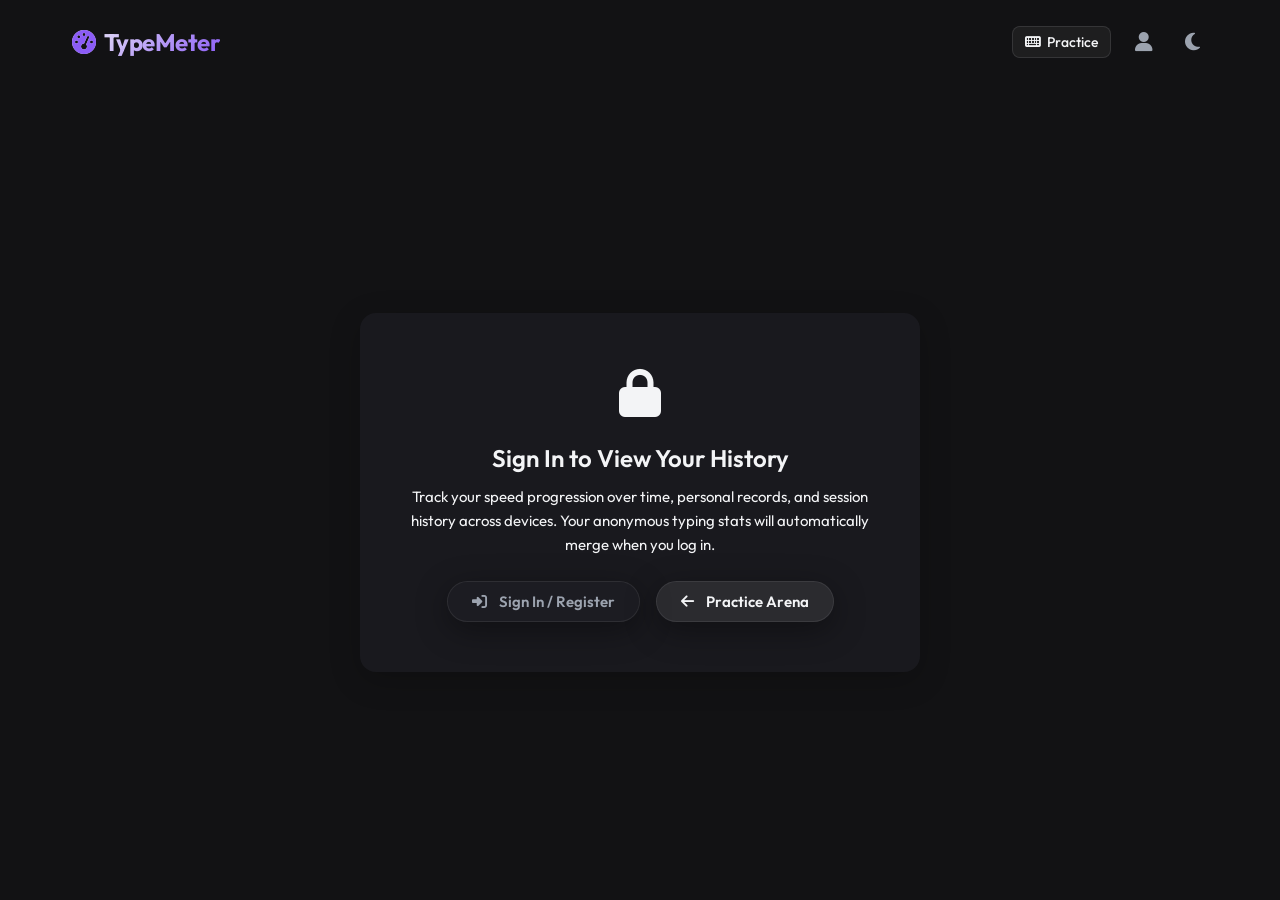
==== gui/history.html @ 2c9d930a "Added SignUp and LogIn" ====
<!DOCTYPE html>
<html lang="en">
<head>
    <meta charset="UTF-8">
    <meta name="viewport" content="width=device-width, initial-scale=1.0">
    <title>TypeMeter | History & Personal Records</title>
    <link rel="stylesheet" href="https://cdnjs.cloudflare.com/ajax/libs/font-awesome/6.4.0/css/all.min.css">
    <link rel="stylesheet" href="style.css">
</head>
<body>
    <header>
        <div class="logo">
            <a href="index.html" style="text-decoration: none; color: inherit; display: flex; align-items: center; gap: 8px;">
                <i class="fa-solid fa-gauge-high"></i>
                <span>TypeMeter</span>
            </a>
        </div>
        <div class="nav-controls">
            <a href="index.html" class="btn-nav" title="Back to Practice Arena" style="display: inline-flex; align-items: center; gap: 6px; padding: 6px 12px; border-radius: 8px; text-decoration: none; color: var(--text-color); font-size: 14px; font-weight: 500; background: rgba(255,255,255,0.05); border: 1px solid rgba(255,255,255,0.1); transition: all 0.2s;">
                <i class="fa-solid fa-keyboard"></i>
                <span>Practice</span>
            </a>
            <button id="auth-btn" class="btn-icon" title="Sign In / Profile">
                <i class="fa-solid fa-user"></i>
                <span id="auth-username" style="display: none; margin-left: 6px; font-size: 14px; font-weight: 500;">Guest</span>
            </button>
            <button id="theme-toggle" class="btn-icon" title="Toggle Theme">
                <i class="fa-solid fa-moon"></i>
            </button>
        </div>
    </header>

    <main class="history-main" style="max-width: 1000px; margin: 40px auto; padding: 0 20px;">
        <!-- Unauthorized Prompt View -->
        <section id="unauth-view" class="card" style="display: none; text-align: center; padding: 50px 30px; background: var(--card-bg); border-radius: 16px; border: 1px solid var(--border-color); box-shadow: 0 8px 32px rgba(0,0,0,0.2);">
            <div style="font-size: 48px; color: var(--main-color); margin-bottom: 20px;">
                <i class="fa-solid fa-lock"></i>
            </div>
            <h2 style="font-size: 24px; font-weight: 600; margin-bottom: 12px; color: var(--text-color);">Sign In to View Your History</h2>
            <p style="font-size: 15px; color: var(--sub-color); max-width: 500px; margin: 0 auto 24px; line-height: 1.6;">
                Track your speed progression over time, personal records, and session history across devices. Your anonymous typing stats will automatically merge when you log in.
            </p>
            <div style="display: flex; justify-content: center; gap: 16px; flex-wrap: wrap;">
                <button id="unauth-login-btn" class="btn-restart" style="padding: 10px 24px; font-size: 15px;">
                    <i class="fa-solid fa-right-to-bracket"></i> Sign In / Register
                </button>
                <a href="index.html" class="btn-restart" style="padding: 10px 24px; font-size: 15px; text-decoration: none; background: rgba(255,255,255,0.08); color: var(--text-color);">
                    <i class="fa-solid fa-arrow-left"></i> Practice Arena
                </a>
            </div>
        </section>

        <!-- Authenticated History Dashboard -->
        <section id="auth-view" style="display: none;">
            <!-- Personal Bests Grid -->
            <h2 style="font-size: 20px; font-weight: 600; margin-bottom: 20px; color: var(--text-color); display: flex; align-items: center; gap: 10px;">
                <i class="fa-solid fa-trophy" style="color: var(--main-color);"></i> Personal Records & Overview
            </h2>

            <div class="grid-stats" style="margin-bottom: 40px; display: grid; grid-template-columns: repeat(auto-fit, minmax(180px, 1fr)); gap: 16px;">
                <div class="stat-box highlighted" style="background: var(--card-bg); padding: 20px; border-radius: 12px; border: 1px solid var(--border-color); text-align: center;">
                    <div class="stat-label" style="font-size: 13px; color: var(--sub-color); text-transform: uppercase; letter-spacing: 0.5px; margin-bottom: 6px;">Peak WPM</div>
                    <div id="rec-peak-wpm" class="stat-value" style="font-size: 32px; font-weight: 700; color: var(--main-color);">0</div>
                </div>

                <div class="stat-box" style="background: var(--card-bg); padding: 20px; border-radius: 12px; border: 1px solid var(--border-color); text-align: center;">
                    <div class="stat-label" style="font-size: 13px; color: var(--sub-color); text-transform: uppercase; letter-spacing: 0.5px; margin-bottom: 6px;">Peak Accuracy</div>
                    <div id="rec-peak-acc" class="stat-value" style="font-size: 32px; font-weight: 700; color: var(--text-color);">0%</div>
                </div>

                <div class="stat-box" style="background: var(--card-bg); padding: 20px; border-radius: 12px; border: 1px solid var(--border-color); text-align: center;">
                    <div class="stat-label" style="font-size: 13px; color: var(--sub-color); text-transform: uppercase; letter-spacing: 0.5px; margin-bottom: 6px;">Avg WPM</div>
                    <div id="rec-avg-wpm" class="stat-value" style="font-size: 32px; font-weight: 700; color: var(--text-color);">0</div>
                </div>

                <div class="stat-box" style="background: var(--card-bg); padding: 20px; border-radius: 12px; border: 1px solid var(--border-color); text-align: center;">
                    <div class="stat-label" style="font-size: 13px; color: var(--sub-color); text-transform: uppercase; letter-spacing: 0.5px; margin-bottom: 6px;">Total Sessions</div>
                    <div id="rec-total-sessions" class="stat-value" style="font-size: 32px; font-weight: 700; color: var(--text-color);">0</div>
                </div>

                <div class="stat-box" style="background: var(--card-bg); padding: 20px; border-radius: 12px; border: 1px solid var(--border-color); text-align: center;">
                    <div class="stat-label" style="font-size: 13px; color: var(--sub-color); text-transform: uppercase; letter-spacing: 0.5px; margin-bottom: 6px;">Time Typed</div>
                    <div id="rec-total-time" class="stat-value" style="font-size: 32px; font-weight: 700; color: var(--text-color);">0s</div>
                </div>
            </div>

            <!-- Performance Trend Chart -->
            <div style="background: var(--card-bg); padding: 24px; border-radius: 16px; border: 1px solid var(--border-color); margin-bottom: 40px; box-shadow: 0 4px 20px rgba(0,0,0,0.15);">
                <h3 style="font-size: 16px; font-weight: 600; margin-bottom: 20px; color: var(--text-color); display: flex; align-items: center; gap: 8px;">
                    <i class="fa-solid fa-chart-line" style="color: var(--main-color);"></i> WPM & Accuracy Trend (Recent Tests)
                </h3>
                <div id="chart-container" style="position: relative; width: 100%; height: 260px;">
                    <svg id="trend-svg" style="width: 100%; height: 100%; overflow: visible;"></svg>
                </div>
            </div>

            <!-- Detailed Session History Table -->
            <div style="background: var(--card-bg); padding: 24px; border-radius: 16px; border: 1px solid var(--border-color); box-shadow: 0 4px 20px rgba(0,0,0,0.15);">
                <h3 style="font-size: 16px; font-weight: 600; margin-bottom: 20px; color: var(--text-color); display: flex; align-items: center; gap: 8px;">
                    <i class="fa-solid fa-clock-rotate-left" style="color: var(--main-color);"></i> Session History
                </h3>
                <div style="overflow-x: auto;">
                    <table style="width: 100%; border-collapse: collapse; text-align: left; font-size: 14px;">
                        <thead>
                            <tr style="border-bottom: 1px solid var(--border-color); color: var(--sub-color); text-transform: uppercase; font-size: 12px; letter-spacing: 0.5px;">
                                <th style="padding: 12px;">Date & Time</th>
                                <th style="padding: 12px;">WPM</th>
                                <th style="padding: 12px;">Raw WPM</th>
                                <th style="padding: 12px;">Accuracy</th>
                                <th style="padding: 12px;">Mistakes</th>
                                <th style="padding: 12px;">Difficulty</th>
                                <th style="padding: 12px;">Duration</th>
                            </tr>
                        </thead>
                        <tbody id="history-tbody">
                            <!-- Rows inserted dynamically -->
                        </tbody>
                    </table>
                </div>
                <div id="no-history-msg" style="display: none; text-align: center; padding: 40px; color: var(--sub-color);">
                    No completed sessions recorded yet. Start practicing in the arena!
                </div>
            </div>
        </section>
    </main>

    <!-- Authentication Modal -->
    <div id="auth-modal" class="modal" style="display: none;">
        <div class="modal-content card" style="max-width: 420px; position: relative;">
            <button id="close-modal-btn" class="close-btn">&times;</button>
            
            <h2 id="modal-title" class="results-title" style="margin-bottom: 20px;">Sign In</h2>
            
            <div id="auth-message" class="auth-message" style="display: none;"></div>
            
            <!-- Login View -->
            <form id="login-form" class="auth-form">
                <div class="form-group">
                    <label for="login-email">Email Address</label>
                    <input type="email" id="login-email" required placeholder="name@example.com">
                </div>
                <div class="form-group">
                    <label for="login-password">Password</label>
                    <input type="password" id="login-password" required placeholder="••••••••">
                </div>
                <button type="submit" class="btn-restart" style="width: 100%; margin-top: 15px;">Sign In</button>
                <div class="auth-links">
                    <a href="#" id="go-to-signup">Create an Account</a>
                    <a href="#" id="go-to-forgot">Forgot Password?</a>
                </div>
            </form>
            
            <!-- Signup View -->
            <form id="signup-form" class="auth-form" style="display: none;">
                <div class="form-group">
                    <label for="signup-name">Display Name (Optional)</label>
                    <input type="text" id="signup-name" placeholder="John Doe">
                </div>
                <div class="form-group">
                    <label for="signup-email">Email Address</label>
                    <input type="email" id="signup-email" required placeholder="name@example.com">
                </div>
                <div class="form-group">
                    <label for="signup-password">Password</label>
                    <input type="password" id="signup-password" required placeholder="Min 8 characters, 1 letter & 1 number">
                </div>
                <button type="submit" class="btn-restart" style="width: 100%; margin-top: 15px;">Register</button>
                <div class="auth-links">
                    <a href="#" id="go-to-login">Already have an account? Sign In</a>
                </div>
            </form>

            <!-- Profile View -->
            <div id="profile-view" class="auth-form" style="display: none;">
                <div class="profile-info">
                    <div class="profile-row" style="margin-bottom: 8px;">
                        <span class="profile-label" style="color: var(--sub-color);">Email:</span>
                        <span id="profile-email" class="profile-value" style="font-weight: 500;"></span>
                    </div>
                    <div class="profile-row" style="margin-bottom: 8px;">
                        <span class="profile-label" style="color: var(--sub-color);">Name:</span>
                        <span id="profile-display-name" class="profile-value" style="font-weight: 500;"></span>
                    </div>
                </div>
                <button id="logout-btn" class="btn-restart" style="width: 100%; margin-top: 20px; background: var(--incorrect-bg); color: var(--incorrect);">Log Out</button>
            </div>
            
            <!-- OAuth Options -->
            <div id="oauth-divider" class="oauth-divider">
                <span>or</span>
            </div>
            <button id="google-signin-btn" class="btn-google">
                <svg viewBox="0 0 48 48" width="18px" height="18px" style="margin-right: 10px; display: inline-block; vertical-align: middle;">
                    <path fill="#EA4335" d="M24 9.5c3.54 0 6.71 1.22 9.21 3.6l6.85-6.85C35.9 2.38 30.47 0 24 0 14.62 0 6.51 5.38 2.56 13.22l7.98 6.19C12.43 13.72 17.74 9.5 24 9.5z"/>
                    <path fill="#4285F4" d="M46.5 24c0-1.63-.15-3.2-.43-4.75H24v9h12.75c-.55 2.87-2.17 5.31-4.61 6.94l7.2 5.58C43.5 35.75 46.5 30.3 46.5 24z"/>
                    <path fill="#FBBC05" d="M10.54 28.59c-.48-1.45-.76-2.99-.76-4.59s.27-3.14.76-4.59l-7.98-6.19C.92 16.46 0 20.12 0 24c0 3.88.92 7.54 2.56 10.78l7.98-6.19z"/>
                    <path fill="#34A853" d="M24 48c6.48 0 11.93-2.13 15.89-5.81l-7.2-5.58c-2 1.34-4.55 2.14-7.19 2.14-6.26 0-11.57-4.22-13.46-9.91l-7.98 6.19C6.51 42.62 14.62 48 24 48z"/>
                </svg>
                Sign in with Google
            </button>
        </div>
    </div>

    <!-- Scripts -->
    <script src="history.js"></script>
</body>
</html>
---- gui/style.css ----
/* Import modern Google Fonts */
@import url('https://fonts.googleapis.com/css2?family=JetBrains+Mono:wght@300;400;500;700&family=Outfit:wght@300;400;500;600;700;800&display=swap');

:root {
    --bg-color: #121214;
    --card-bg: rgba(30, 30, 38, 0.6);
    --card-border: rgba(255, 255, 255, 0.08);
    --text-primary: #f3f4f6;
    --text-secondary: #9ca3af;
    --text-muted: #4b5563;
    --accent: #8b5cf6; /* Neon Purple */
    --accent-glow: rgba(139, 92, 246, 0.3);
    --correct: #10b981; /* Emerald Green */
    --incorrect: #ef4444; /* Coral Red */
    --incorrect-bg: rgba(239, 68, 68, 0.15);
    --font-sans: 'Outfit', sans-serif;
    --font-mono: 'JetBrains Mono', monospace;
    --shadow: 0 8px 32px 0 rgba(0, 0, 0, 0.37);
    --radius: 16px;
    --transition: all 0.25s cubic-bezier(0.4, 0, 0.2, 1);
}

/* Light Theme override if needed */
[data-theme="light"] {
    --bg-color: #f3f4f6;
    --card-bg: rgba(255, 255, 255, 0.85);
    --card-border: rgba(0, 0, 0, 0.06);
    --text-primary: #111827;
    --text-secondary: #4b5563;
    --text-muted: #9ca3af;
    --accent: #6d28d9;
    --accent-glow: rgba(109, 40, 217, 0.2);
    --correct: #059669;
    --incorrect: #dc2626;
    --incorrect-bg: rgba(220, 38, 38, 0.1);
    --shadow: 0 8px 32px 0 rgba(31, 38, 135, 0.08);
}

* {
    box-sizing: border-box;
    margin: 0;
    padding: 0;
}

body {
    background-color: var(--bg-color);
    color: var(--text-primary);
    font-family: var(--font-sans);
    min-height: 100vh;
    display: flex;
    flex-direction: column;
    justify-content: space-between;
    overflow-x: hidden;
    transition: var(--transition);
}

/* Header / Navbar */
header {
    padding: 1.5rem 2rem;
    display: flex;
    justify-content: space-between;
    align-items: center;
    max-width: 1200px;
    width: 100%;
    margin: 0 auto;
}

.logo {
    display: flex;
    align-items: center;
    gap: 0.75rem;
    font-size: 1.5rem;
    font-weight: 700;
    letter-spacing: -0.5px;
    background: linear-gradient(135deg, var(--text-primary), var(--accent));
    -webkit-background-clip: text;
    -webkit-text-fill-color: transparent;
}

.logo i {
    color: var(--accent);
    -webkit-text-fill-color: var(--accent);
}

.nav-controls {
    display: flex;
    gap: 1rem;
    align-items: center;
}

.btn-icon {
    background: none;
    border: none;
    color: var(--text-secondary);
    font-size: 1.25rem;
    cursor: pointer;
    padding: 0.5rem;
    border-radius: 50%;
    transition: var(--transition);
    display: flex;
    align-items: center;
    justify-content: center;
}

.btn-icon:hover {
    color: var(--accent);
    background-color: rgba(255, 255, 255, 0.05);
    transform: scale(1.05);
}

/* Main Container */
main {
    flex-grow: 1;
    display: flex;
    flex-direction: column;
    justify-content: center;
    align-items: center;
    padding: 2rem;
    max-width: 1000px;
    width: 100%;
    margin: 0 auto;
    gap: 2rem;
}

/* Glassmorphism Configuration Card */
.config-card {
    background: var(--card-bg);
    border: 1px solid var(--card-border);
    backdrop-filter: blur(12px);
    -webkit-backdrop-filter: blur(12px);
    border-radius: var(--radius);
    padding: 1.25rem 2rem;
    width: 100%;
    box-shadow: var(--shadow);
    display: flex;
    flex-wrap: wrap;
    justify-content: space-between;
    align-items: center;
    gap: 1.5rem;
    transition: var(--transition);
}

.config-group {
    display: flex;
    align-items: center;
    gap: 1rem;
}

.config-label {
    font-size: 0.85rem;
    font-weight: 600;
    text-transform: uppercase;
    letter-spacing: 1px;
    color: var(--text-secondary);
}

.option-buttons {
    display: flex;
    background: rgba(0, 0, 0, 0.2);
    border-radius: 8px;
    padding: 3px;
    border: 1px solid var(--card-border);
}

.option-btn {
    background: none;
    border: none;
    color: var(--text-secondary);
    font-family: var(--font-sans);
    font-weight: 500;
    font-size: 0.9rem;
    padding: 0.4rem 1rem;
    cursor: pointer;
    border-radius: 6px;
    transition: var(--transition);
}

.option-btn.active {
    background: var(--accent);
    color: white;
    box-shadow: 0 4px 12px var(--accent-glow);
}

.custom-words-input {
    background: rgba(0, 0, 0, 0.2);
    border: 1px solid var(--card-border);
    color: var(--text-primary);
    padding: 0.4rem 0.75rem;
    border-radius: 6px;
    width: 70px;
    font-family: var(--font-sans);
    text-align: center;
    font-weight: 500;
    outline: none;
    transition: var(--transition);
}

.custom-words-input:focus {
    border-color: var(--accent);
    box-shadow: 0 0 8px var(--accent-glow);
}

/* Typing Canvas */
.typing-container {
    width: 100%;
    position: relative;
    background: var(--card-bg);
    border: 1px solid var(--card-border);
    border-radius: var(--radius);
    padding: 2.5rem;
    box-shadow: var(--shadow);
    min-height: 200px;
    display: flex;
    flex-direction: column;
    justify-content: center;
}

/* Hidden Input to capture mobile/desktop keypresses cleanly */
#hidden-input {
    position: absolute;
    opacity: 0;
    z-index: -10;
    pointer-events: none;
}

.words-wrapper {
    font-family: var(--font-mono);
    font-size: 1.5rem;
    line-height: 2.2rem;
    letter-spacing: 0.5px;
    color: var(--text-muted);
    word-break: break-word;
    user-select: none;
    position: relative;
    outline: none;
    height: 6.6rem;
    overflow: hidden;
}

.word {
    display: inline-block;
    margin-right: 0.6rem;
    margin-bottom: 0.5rem;
    position: relative;
}

.char {
    position: relative;
    transition: color 0.1s ease;
}

.char.correct {
    color: var(--correct);
}

.char.incorrect {
    color: var(--incorrect);
    background-color: var(--incorrect-bg);
    border-radius: 2px;
}

.char.incorrect.untyped {
    color: rgba(239, 68, 68, 0.4); /* Faded red for skipped characters */
    background-color: transparent;
}

.char.extra {
    color: #b91c1c; /* Darker red for extra characters */
    text-decoration: underline;
    background-color: transparent;
}

/* Breathing Animated Caret */
.caret {
    position: absolute;
    width: 3px;
    height: 1.4rem;
    background-color: var(--accent);
    border-radius: 4px;
    box-shadow: 0 0 10px var(--accent), 0 0 4px var(--accent);
    top: 4px;
    left: 0;
    animation: caretBlink 1.2s infinite;
    pointer-events: none;
    transition: left 0.08s ease, top 0.12s ease;
}

.caret.typing {
    animation: none;
    opacity: 1;
    box-shadow: 0 0 14px var(--accent), 0 0 6px var(--accent);
}

@keyframes caretBlink {
    0%, 100% { opacity: 1; }
    50% { opacity: 0; }
}

.typing-container.focused {
    border-color: var(--accent);
    box-shadow: 0 0 16px var(--accent-glow), var(--shadow);
}

/* Focus overlay helper */
.focus-overlay {
    position: absolute;
    inset: 0;
    background: rgba(18, 18, 20, 0.9);
    backdrop-filter: blur(6px);
    display: flex;
    justify-content: center;
    align-items: center;
    border-radius: var(--radius);
    z-index: 10;
    cursor: pointer;
    opacity: 0;
    pointer-events: none;
    transition: opacity 0.3s ease;
}

.focus-overlay.active {
    opacity: 1;
    pointer-events: all;
}

.focus-text {
    font-size: 1.1rem;
    font-weight: 500;
    color: var(--text-secondary);
    display: flex;
    align-items: center;
    gap: 0.5rem;
}

.focus-text i {
    animation: bounceRight 1.5s infinite;
}

@keyframes bounceRight {
    0%, 100% { transform: translateX(0); }
    50% { transform: translateX(5px); }
}

/* Action Controls */
.controls {
    display: flex;
    justify-content: center;
    align-items: center;
    width: 100%;
}

.btn-restart {
    background: var(--card-bg);
    border: 1px solid var(--card-border);
    color: var(--text-secondary);
    padding: 0.75rem 1.5rem;
    border-radius: 50px;
    cursor: pointer;
    font-family: var(--font-sans);
    font-weight: 600;
    font-size: 1rem;
    display: flex;
    align-items: center;
    gap: 0.75rem;
    transition: var(--transition);
    box-shadow: var(--shadow);
}

.btn-restart:hover {
    color: var(--accent);
    border-color: var(--accent);
    box-shadow: 0 0 15px var(--accent-glow), var(--shadow);
    transform: translateY(-2px);
}

.btn-restart i {
    transition: transform 0.4s ease;
}

.btn-restart:hover i {
    transform: rotate(180deg);
}

.tip-label {
    margin-top: 0.75rem;
    font-size: 0.8rem;
    color: var(--text-muted);
}

.tip-label kbd {
    background: rgba(0, 0, 0, 0.3);
    padding: 0.15rem 0.4rem;
    border-radius: 4px;
    border: 1px solid var(--card-border);
}

/* Results Section */
.results-card {
    background: var(--card-bg);
    border: 1px solid var(--card-border);
    backdrop-filter: blur(12px);
    -webkit-backdrop-filter: blur(12px);
    border-radius: var(--radius);
    padding: 2.5rem;
    width: 100%;
    box-shadow: var(--shadow);
    display: none; /* Initially hidden */
    flex-direction: column;
    gap: 2rem;
    animation: slideUp 0.4s cubic-bezier(0.4, 0, 0.2, 1);
}

@keyframes slideUp {
    from {
        opacity: 0;
        transform: translateY(20px);
    }
    to {
        opacity: 1;
        transform: translateY(0);
    }
}

.results-header {
    display: flex;
    justify-content: space-between;
    align-items: center;
    border-bottom: 1px solid var(--card-border);
    padding-bottom: 1rem;
}

.results-title {
    font-size: 1.5rem;
    font-weight: 700;
    color: var(--accent);
}

.grid-stats {
    display: grid;
    grid-template-columns: repeat(auto-fit, minmax(180px, 1fr));
    gap: 1.5rem;
}

.stat-box {
    background: rgba(0, 0, 0, 0.2);
    border: 1px solid var(--card-border);
    border-radius: 12px;
    padding: 1.5rem;
    text-align: center;
    transition: var(--transition);
}

.stat-box:hover {
    border-color: var(--accent);
    transform: translateY(-4px);
    box-shadow: 0 6px 15px rgba(0, 0, 0, 0.2);
}

.stat-val {
    font-family: var(--font-mono);
    font-size: 2.5rem;
    font-weight: 700;
    color: var(--text-primary);
    line-height: 1.2;
    margin-bottom: 0.25rem;
}

.stat-lbl {
    font-size: 0.85rem;
    font-weight: 600;
    text-transform: uppercase;
    letter-spacing: 1px;
    color: var(--text-secondary);
}

.stat-box.highlighted {
    background: linear-gradient(135deg, rgba(139, 92, 246, 0.1), rgba(139, 92, 246, 0.02));
    border-color: rgba(139, 92, 246, 0.4);
}

.stat-box.highlighted .stat-val {
    color: var(--accent);
    text-shadow: 0 0 10px var(--accent-glow);
}

/* Footer */
footer {
    padding: 2rem;
    text-align: center;
    font-size: 0.85rem;
    color: var(--text-secondary);
}

footer a {
    color: var(--accent);
    text-decoration: none;
    font-weight: 600;
}

footer a:hover {
    text-decoration: underline;
}

/* Fontawesome Icons fallback stylesheet / embed */
@import url('https://cdnjs.cloudflare.com/ajax/libs/font-awesome/6.4.0/css/all.min.css');

/* Custom scrollbars */
::-webkit-scrollbar {
    width: 8px;
    height: 8px;
}

::-webkit-scrollbar-track {
    background: var(--bg-color);
}

::-webkit-scrollbar-thumb {
    background: var(--card-border);
    border-radius: 4px;
}

::-webkit-scrollbar-thumb:hover {
    background: var(--text-muted);
}

/* Authentication Modal & Banner Styling */
.modal {
    position: fixed;
    top: 0;
    left: 0;
    width: 100%;
    height: 100%;
    background-color: rgba(10, 10, 12, 0.7);
    backdrop-filter: blur(8px);
    display: flex;
    justify-content: center;
    align-items: center;
    z-index: 1000;
    animation: fadeIn 0.25s ease-out;
}

.modal-content {
    background: var(--bg-card);
    border: 1px solid var(--card-border);
    border-radius: 12px;
    padding: 2.5rem;
    width: 90%;
    max-width: 440px;
    position: relative;
    box-shadow: 0 20px 40px rgba(0, 0, 0, 0.4);
    animation: slideUp 0.3s cubic-bezier(0.16, 1, 0.3, 1);
}

@keyframes fadeIn {
    from { opacity: 0; }
    to { opacity: 1; }
}

@keyframes slideUp {
    from { transform: translateY(20px); opacity: 0; }
    to { transform: translateY(0); opacity: 1; }
}

.modal-header {
    display: flex;
    justify-content: space-between;
    align-items: center;
    margin-bottom: 1.5rem;
}

.modal-header h3 {
    margin: 0;
    font-size: 1.5rem;
    color: var(--text-primary);
}

.close-btn {
    background: none;
    border: none;
    font-size: 1.75rem;
    color: var(--text-secondary);
    cursor: pointer;
    line-height: 1;
    padding: 0;
}

.close-btn:hover {
    color: var(--accent);
}

.auth-form {
    display: flex;
    flex-direction: column;
    gap: 1.25rem;
}

.form-group {
    display: flex;
    flex-direction: column;
    gap: 0.5rem;
}

.form-group label {
    font-size: 0.85rem;
    font-weight: 600;
    color: var(--text-secondary);
}

.form-group input {
    background: rgba(255, 255, 255, 0.03);
    border: 1px solid var(--card-border);
    border-radius: 6px;
    padding: 0.75rem 1rem;
    color: var(--text-primary);
    font-size: 0.95rem;
    outline: none;
    transition: all 0.2s ease;
}

.form-group input:focus {
    border-color: var(--accent);
    box-shadow: 0 0 8px var(--accent-glow);
    background: rgba(255, 255, 255, 0.05);
}

.auth-links {
    display: flex;
    justify-content: space-between;
    font-size: 0.85rem;
    margin-top: 0.5rem;
}

.auth-links a {
    color: var(--accent);
    text-decoration: none;
}

.auth-links a:hover {
    text-decoration: underline;
}

.auth-message {
    padding: 0.75rem 1rem;
    border-radius: 6px;
    font-size: 0.9rem;
    margin-bottom: 1.25rem;
    line-height: 1.4;
}

.auth-message.success {
    background: rgba(16, 185, 129, 0.1);
    color: #10b981;
    border: 1px solid rgba(16, 185, 129, 0.3);
}

.auth-message.error {
    background: rgba(239, 68, 68, 0.1);
    color: #ef4444;
    border: 1px solid rgba(239, 68, 68, 0.3);
}

.banner {
    background: rgba(245, 158, 11, 0.15);
    border-bottom: 1px solid rgba(245, 158, 11, 0.3);
    color: #f59e0b;
    padding: 0.75rem 2rem;
    display: flex;
    justify-content: space-between;
    align-items: center;
    font-size: 0.9rem;
    font-weight: 500;
    gap: 1rem;
    animation: fadeIn 0.3s ease;
}

.btn-action-small {
    background: #f59e0b;
    color: #121214;
    border: none;
    padding: 0.4rem 1rem;
    border-radius: 4px;
    cursor: pointer;
    font-size: 0.8rem;
    font-weight: 700;
    transition: background 0.2s;
}

.btn-action-small:hover {
    background: #d97706;
}

.oauth-divider {
    text-align: center;
    border-bottom: 1px solid var(--card-border);
    line-height: 0.1em;
    margin: 1.75rem 0 1.25rem 0;
}

.oauth-divider span {
    background: var(--bg-card);
    padding: 0 15px;
    color: var(--text-muted);
    font-size: 0.85rem;
    text-transform: uppercase;
    font-weight: 600;
    letter-spacing: 0.5px;
}

.btn-google {
    background: #ffffff;
    color: #3c4043;
    border: 1px solid #dadce0;
    border-radius: 6px;
    padding: 0.75rem 1rem;
    font-size: 0.95rem;
    font-weight: 600;
    cursor: pointer;
    display: flex;
    justify-content: center;
    align-items: center;
    width: 100%;
    transition: background-color 0.2s, box-shadow 0.2s;
}

.btn-google:hover {
    background-color: #f8f9fa;
    box-shadow: 0 1px 3px rgba(60,64,67,0.3);
}

.profile-info {
    display: flex;
    flex-direction: column;
    gap: 0.85rem;
    background: rgba(255,255,255,0.02);
    padding: 1.25rem;
    border-radius: 8px;
    border: 1px solid var(--card-border);
}

.profile-row {
    display: flex;
    justify-content: space-between;
    font-size: 0.95rem;
}

.profile-label {
    color: var(--text-secondary);
    font-weight: 600;
}

.profile-value {
    color: var(--text-primary);
    font-weight: 500;
}

.auth-description {
    font-size: 0.85rem;
    color: var(--text-secondary);
    margin: 0 0 0.5rem 0;
    line-height: 1.4;
}
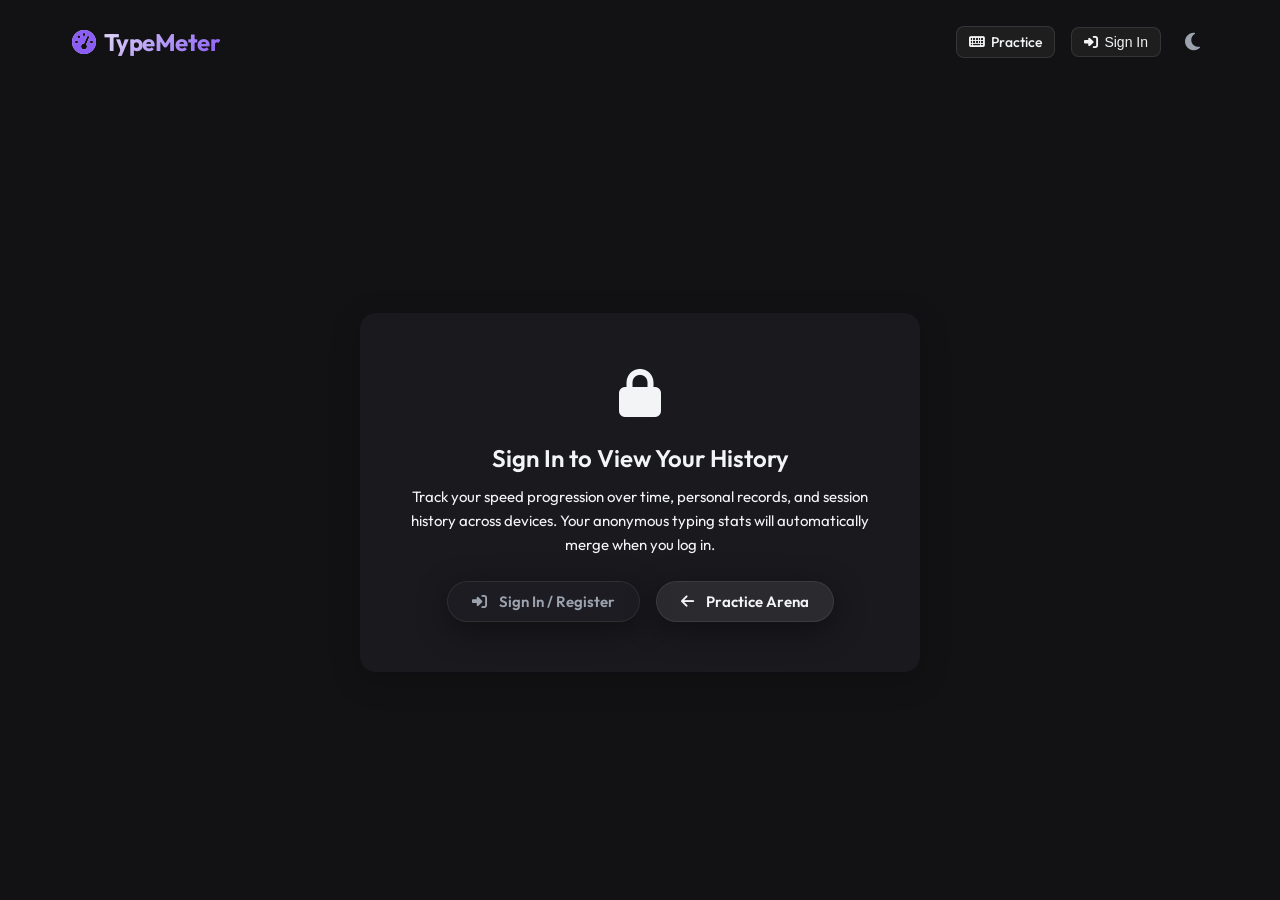
==== commit 10f1aa06: "Patched SignUp / LogIn Issue" ====
--- a/gui/history.html
+++ b/gui/history.html
@@ -20,10 +20,40 @@
                 <i class="fa-solid fa-keyboard"></i>
                 <span>Practice</span>
             </a>
-            <button id="auth-btn" class="btn-icon" title="Sign In / Profile">
-                <i class="fa-solid fa-user"></i>
-                <span id="auth-username" style="display: none; margin-left: 6px; font-size: 14px; font-weight: 500;">Guest</span>
+
+            <!-- Logged out: Sign In button -->
+            <button id="auth-btn" class="btn-icon" title="Sign In / Register" style="padding: 6px 12px; border-radius: 8px; font-size: 14px; font-weight: 500; background: rgba(255,255,255,0.05); border: 1px solid rgba(255,255,255,0.1); color: var(--text-primary); cursor: pointer;">
+                <i class="fa-solid fa-right-to-bracket"></i>
+                <span id="auth-btn-label" style="margin-left: 6px;">Sign In</span>
             </button>
+
+            <!-- Logged in: Profile Menu Dropdown -->
+            <div id="profile-menu-container" class="profile-menu-container" style="display: none;">
+                <button id="profile-avatar-btn" class="profile-avatar-btn" title="User Profile Menu">
+                    <div id="profile-avatar-circle" class="avatar-circle">U</div>
+                    <span id="profile-display-name-nav">User</span>
+                    <i class="fa-solid fa-chevron-down" style="font-size: 10px; margin-left: 2px;"></i>
+                </button>
+
+                <div id="profile-dropdown" class="profile-dropdown" style="display: none;">
+                    <div class="dropdown-header">
+                        <div id="dropdown-display-name" class="dropdown-name">User Name</div>
+                        <div id="dropdown-email" class="dropdown-email">user@example.com</div>
+                    </div>
+                    <div class="dropdown-divider"></div>
+                    <a href="history.html" class="dropdown-item">
+                        <i class="fa-solid fa-clock-rotate-left"></i> Session History
+                    </a>
+                    <button id="dropdown-change-pass-btn" class="dropdown-item">
+                        <i class="fa-solid fa-key"></i> Change Password
+                    </button>
+                    <div class="dropdown-divider"></div>
+                    <button id="dropdown-logout-btn" class="dropdown-item danger">
+                        <i class="fa-solid fa-right-from-bracket"></i> Log Out
+                    </button>
+                </div>
+            </div>
+
             <button id="theme-toggle" class="btn-icon" title="Toggle Theme">
                 <i class="fa-solid fa-moon"></i>
             </button>
@@ -57,7 +87,7 @@
                 <i class="fa-solid fa-trophy" style="color: var(--main-color);"></i> Personal Records & Overview
             </h2>
 
-            <div class="grid-stats" style="margin-bottom: 40px; display: grid; grid-template-columns: repeat(auto-fit, minmax(180px, 1fr)); gap: 16px;">
+            <div class="grid-stats" style="margin-bottom: 40px; display: grid; grid-template-columns: repeat(auto-fit, minmax(160px, 1fr)); gap: 16px;">
                 <div class="stat-box highlighted" style="background: var(--card-bg); padding: 20px; border-radius: 12px; border: 1px solid var(--border-color); text-align: center;">
                     <div class="stat-label" style="font-size: 13px; color: var(--sub-color); text-transform: uppercase; letter-spacing: 0.5px; margin-bottom: 6px;">Peak WPM</div>
                     <div id="rec-peak-wpm" class="stat-value" style="font-size: 32px; font-weight: 700; color: var(--main-color);">0</div>
@@ -69,8 +99,8 @@
                 </div>
 
                 <div class="stat-box" style="background: var(--card-bg); padding: 20px; border-radius: 12px; border: 1px solid var(--border-color); text-align: center;">
-                    <div class="stat-label" style="font-size: 13px; color: var(--sub-color); text-transform: uppercase; letter-spacing: 0.5px; margin-bottom: 6px;">Avg WPM</div>
-                    <div id="rec-avg-wpm" class="stat-value" style="font-size: 32px; font-weight: 700; color: var(--text-color);">0</div>
+                    <div class="stat-label" style="font-size: 13px; color: var(--sub-color); text-transform: uppercase; letter-spacing: 0.5px; margin-bottom: 6px;">Longest Streak</div>
+                    <div id="rec-streak" class="stat-value" style="font-size: 32px; font-weight: 700; color: var(--text-color);">0 days</div>
                 </div>
 
                 <div class="stat-box" style="background: var(--card-bg); padding: 20px; border-radius: 12px; border: 1px solid var(--border-color); text-align: center;">
@@ -170,6 +200,20 @@
                 </div>
             </form>
 
+            <!-- Change Password View (Logged In) -->
+            <form id="change-pass-form" class="auth-form" style="display: none;">
+                <p class="auth-description">Update your password for your account.</p>
+                <div class="form-group">
+                    <label for="change-curr-password">Current Password</label>
+                    <input type="password" id="change-curr-password" required placeholder="••••••••">
+                </div>
+                <div class="form-group">
+                    <label for="change-new-password">New Password</label>
+                    <input type="password" id="change-new-password" required placeholder="Min 8 characters, 1 letter & 1 number">
+                </div>
+                <button type="submit" class="btn-restart" style="width: 100%; margin-top: 15px;">Change Password</button>
+            </form>
+
             <!-- Profile View -->
             <div id="profile-view" class="auth-form" style="display: none;">
                 <div class="profile-info">
--- a/gui/style.css
+++ b/gui/style.css
@@ -760,3 +760,129 @@
     line-height: 1.4;
 }
 
+/* Profile Dropdown Menu */
+.profile-menu-container {
+    position: relative;
+    display: inline-block;
+}
+
+.profile-avatar-btn {
+    display: flex;
+    align-items: center;
+    gap: 8px;
+    background: rgba(255, 255, 255, 0.05);
+    border: 1px solid var(--card-border);
+    color: var(--text-primary);
+    padding: 6px 14px;
+    border-radius: 20px;
+    font-size: 14px;
+    font-weight: 500;
+    cursor: pointer;
+    transition: var(--transition);
+}
+
+.profile-avatar-btn:hover {
+    background: rgba(255, 255, 255, 0.1);
+    border-color: var(--accent);
+}
+
+.avatar-circle {
+    width: 24px;
+    height: 24px;
+    border-radius: 50%;
+    background: var(--accent);
+    color: #fff;
+    display: flex;
+    align-items: center;
+    justify-content: center;
+    font-weight: 700;
+    font-size: 12px;
+    text-transform: uppercase;
+}
+
+.profile-dropdown {
+    position: absolute;
+    top: calc(100% + 8px);
+    right: 0;
+    width: 230px;
+    background: #18181b;
+    border: 1px solid var(--card-border);
+    border-radius: 12px;
+    box-shadow: 0 10px 30px rgba(0, 0, 0, 0.5);
+    padding: 8px 0;
+    z-index: 1000;
+    backdrop-filter: blur(16px);
+}
+
+.dropdown-header {
+    padding: 10px 16px;
+}
+
+.dropdown-name {
+    font-weight: 600;
+    font-size: 14px;
+    color: var(--text-primary);
+    white-space: nowrap;
+    overflow: hidden;
+    text-overflow: ellipsis;
+}
+
+.dropdown-email {
+    font-size: 12px;
+    color: var(--text-secondary);
+    white-space: nowrap;
+    overflow: hidden;
+    text-overflow: ellipsis;
+    margin-top: 2px;
+}
+
+.dropdown-divider {
+    height: 1px;
+    background: var(--card-border);
+    margin: 6px 0;
+}
+
+.dropdown-item {
+    display: flex;
+    align-items: center;
+    gap: 10px;
+    width: 100%;
+    padding: 10px 16px;
+    background: none;
+    border: none;
+    color: var(--text-primary);
+    font-size: 13px;
+    font-weight: 500;
+    text-align: left;
+    text-decoration: none;
+    cursor: pointer;
+    transition: background 0.15s ease;
+}
+
+.dropdown-item i {
+    font-size: 14px;
+    color: var(--text-secondary);
+    width: 16px;
+}
+
+.dropdown-item:hover {
+    background: rgba(255, 255, 255, 0.08);
+}
+
+.dropdown-item.danger {
+    color: var(--incorrect);
+}
+
+.dropdown-item.danger i {
+    color: var(--incorrect);
+}
+
+.dropdown-item.disabled {
+    opacity: 0.4;
+    cursor: not-allowed;
+}
+
+.dropdown-item.disabled:hover {
+    background: none;
+}
+
